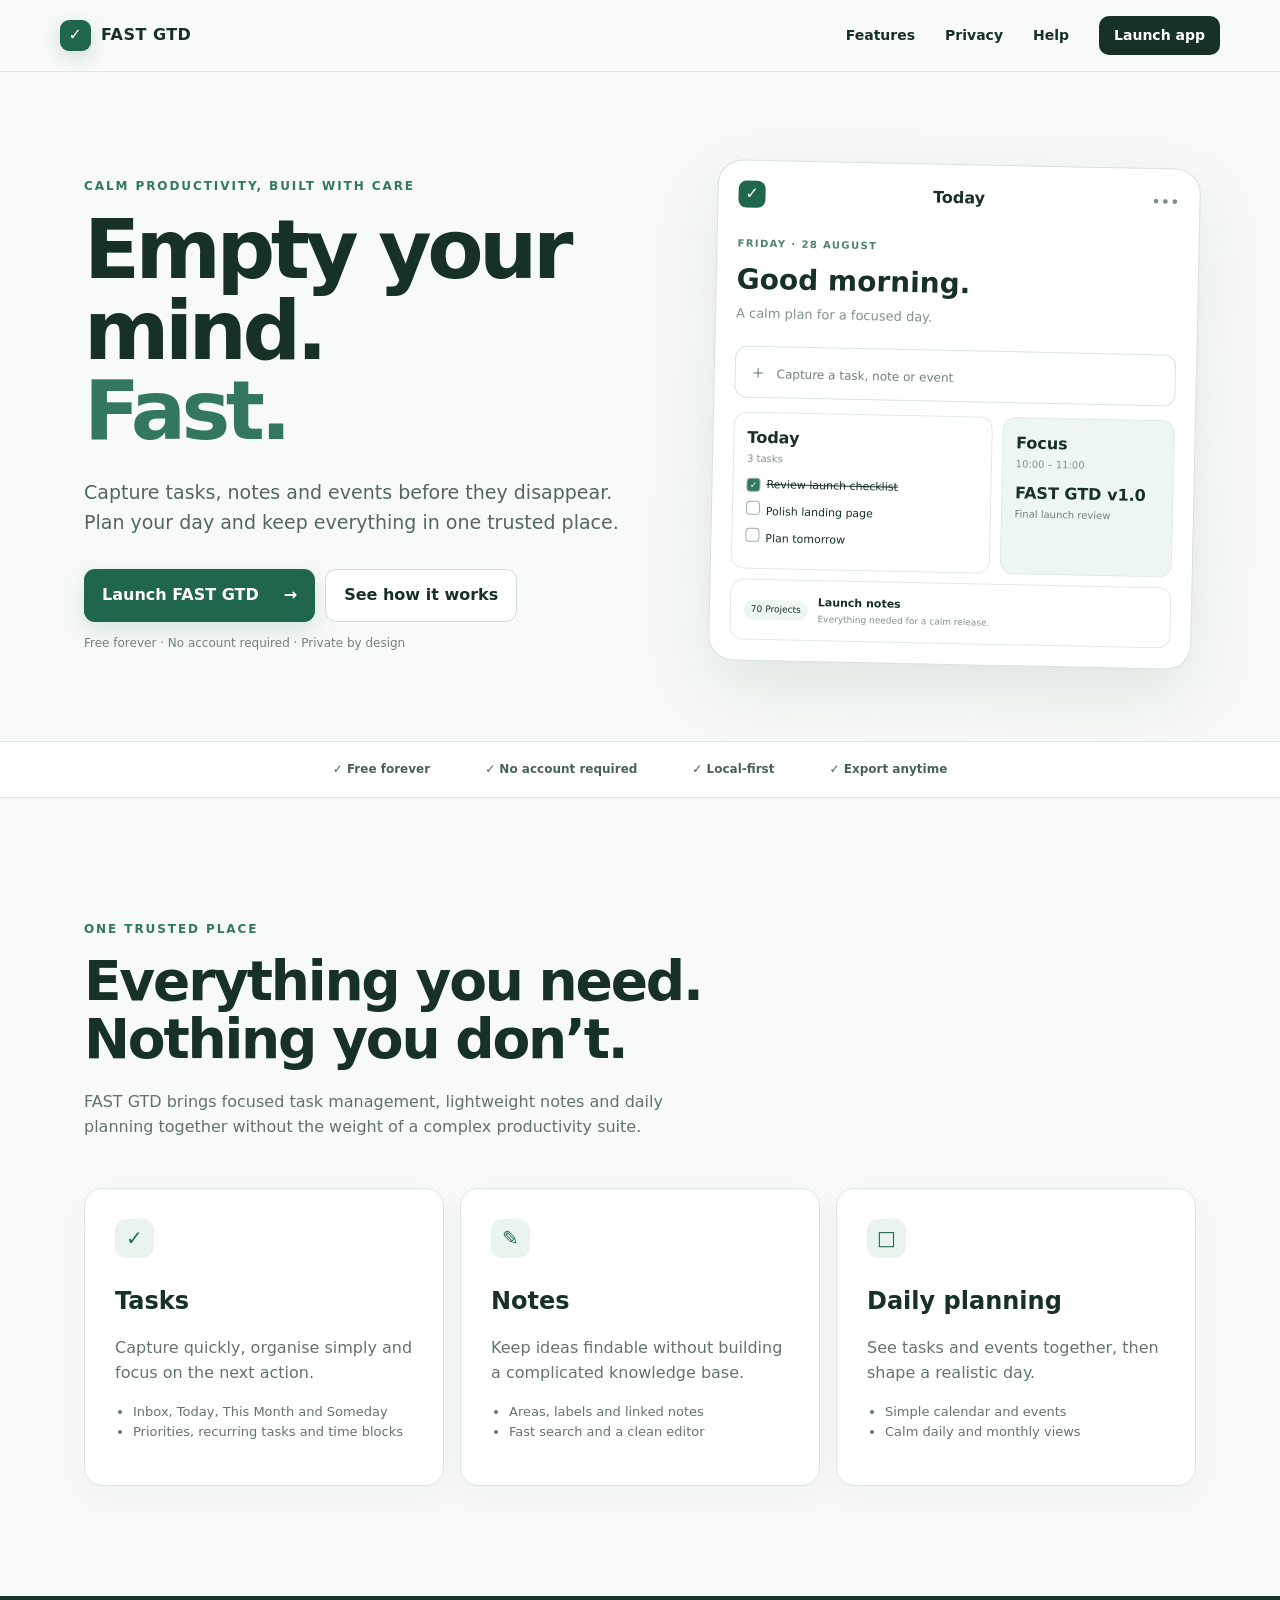
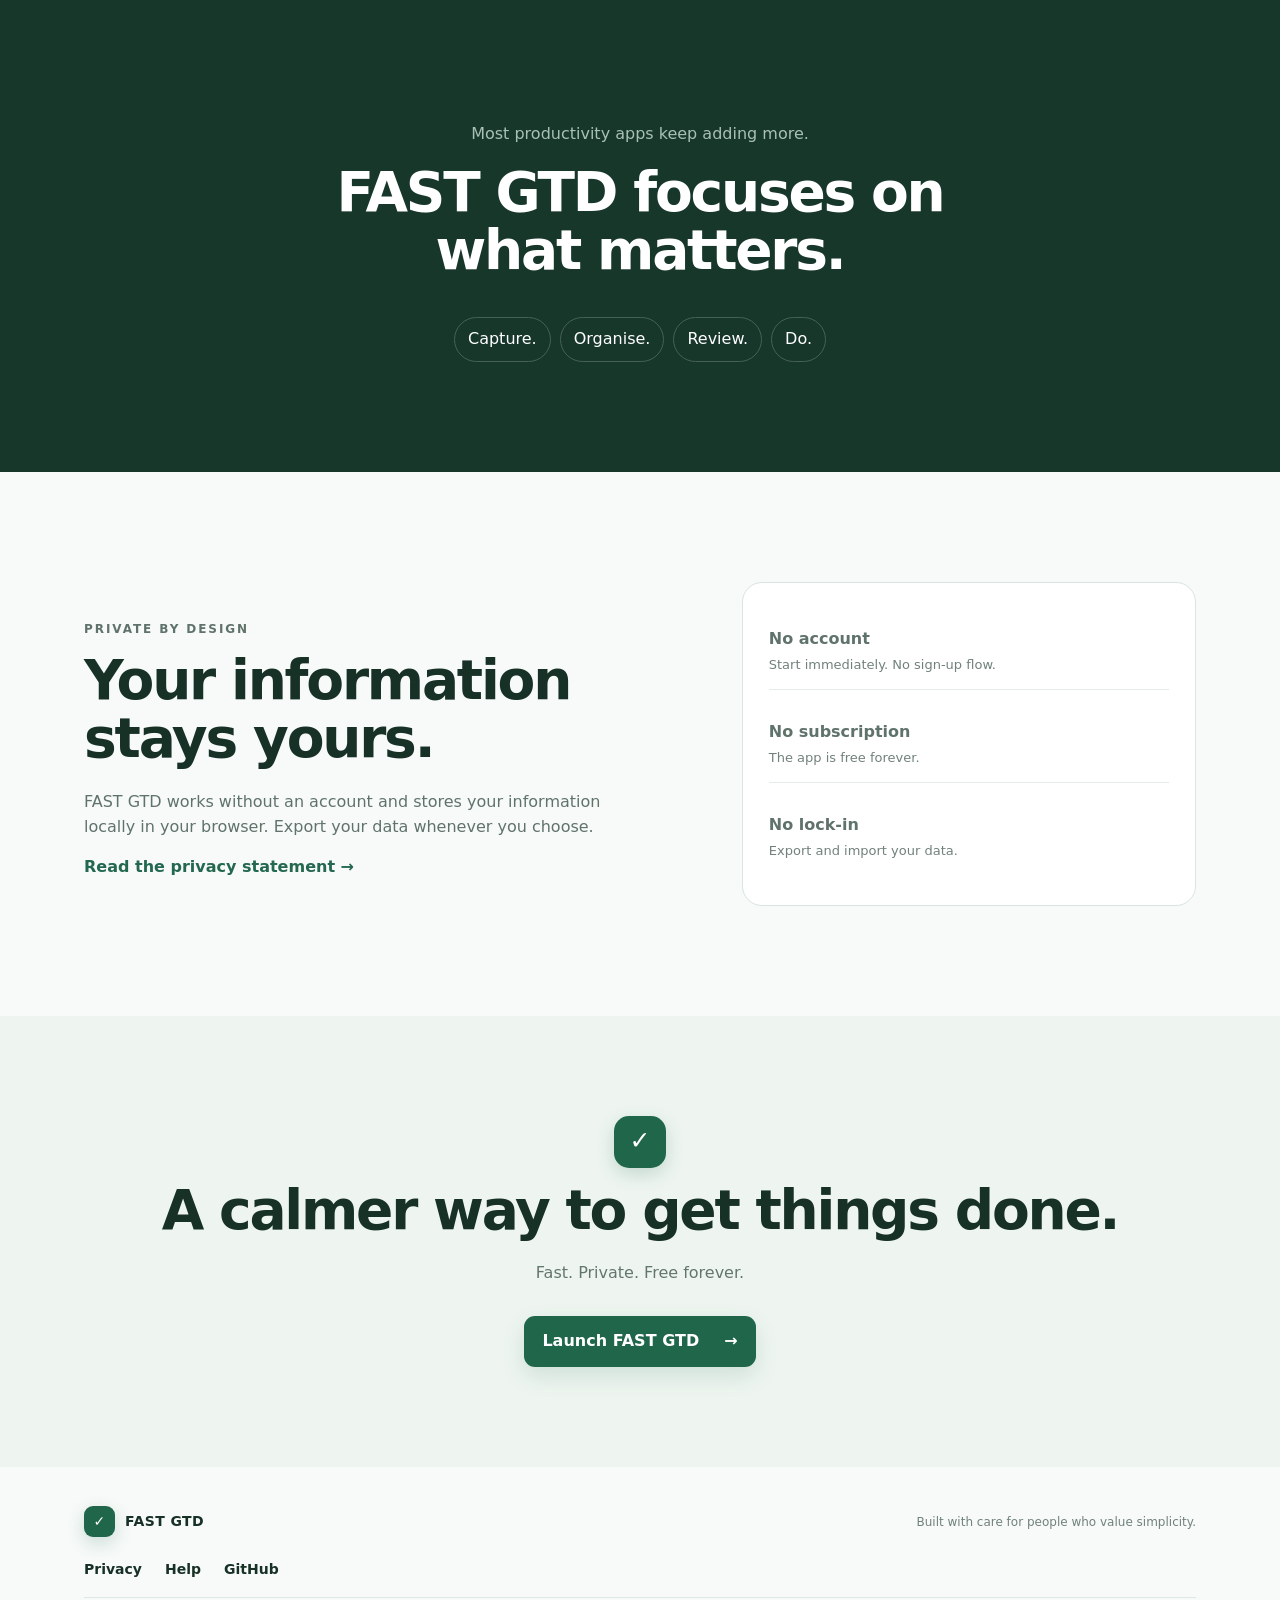
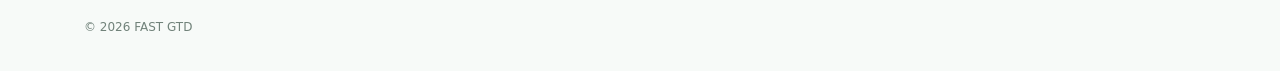
==== index.html @ 07c848f3 "Add files via upload" ====
<!doctype html><html lang="en"><head><meta charset="utf-8"><meta name="viewport" content="width=device-width,initial-scale=1"><title>FAST GTD | Empty your mind. Fast.</title><meta name="description" content="A calm, private place for tasks, notes, events and daily planning. Free forever. No account required."><meta name="theme-color" content="#eef5f0"><meta property="og:type" content="website"><meta property="og:title" content="FAST GTD | Empty your mind. Fast."><meta property="og:description" content="A calm, private place for tasks, notes, events and daily planning. Free forever. No account required."><meta property="og:image" content="assets/social-preview.svg"><meta name="twitter:card" content="summary_large_image"><link rel="icon" href="assets/favicon.svg" type="image/svg+xml"><link rel="stylesheet" href="styles.css"></head><body><a class="skip" href="#main">Skip to content</a><header><a class="brand" href="#top" aria-label="FAST GTD home"><span class="logo">✓</span><span>FAST GTD</span></a><nav aria-label="Main navigation"><a href="#features">Features</a><a href="#privacy">Privacy</a><a href="help.html">Help</a><a class="nav-cta" href="https://pprashil26.github.io/fastgtd/">Launch app</a></nav><button class="menu" aria-label="Open navigation" aria-expanded="false">☰</button></header><main id="main"><section class="hero" id="top"><div class="hero-copy"><p class="eyebrow">CALM PRODUCTIVITY, BUILT WITH CARE</p><h1>Empty your mind.<br><em>Fast.</em></h1><p class="lead">Capture tasks, notes and events before they disappear. Plan your day and keep everything in one trusted place.</p><div class="actions"><a class="button primary" href="https://pprashil26.github.io/fastgtd/">Launch FAST GTD <span>→</span></a><a class="button secondary" href="#features">See how it works</a></div><p class="micro">Free forever · No account required · Private by design</p></div><div class="app-preview" aria-label="Illustration of the FAST GTD Today screen"><div class="appbar"><span class="mini-logo">✓</span><strong>Today</strong><span class="dots">•••</span></div><div class="date">FRIDAY · 28 AUGUST</div><h2>Good morning.</h2><p class="muted">A calm plan for a focused day.</p><div class="capture"><span>＋</span> Capture a task, note or event</div><div class="preview-grid"><article><b>Today</b><span>3 tasks</span><label><i class="check done">✓</i><s>Review launch checklist</s></label><label><i class="check"></i>Polish landing page</label><label><i class="check"></i>Plan tomorrow</label></article><article class="accent-card"><b>Focus</b><span>10:00 – 11:00</span><strong>FAST GTD v1.0</strong><small>Final launch review</small></article></div><div class="note-strip"><span>70 Projects</span><b>Launch notes</b><small>Everything needed for a calm release.</small></div></div></section><section class="trust" aria-label="Product promises"><span>✓ Free forever</span><span>✓ No account required</span><span>✓ Local-first</span><span>✓ Export anytime</span></section><section class="section" id="features"><div class="section-head"><p class="eyebrow">ONE TRUSTED PLACE</p><h2>Everything you need.<br>Nothing you don’t.</h2><p>FAST GTD brings focused task management, lightweight notes and daily planning together without the weight of a complex productivity suite.</p></div><div class="cards"><article><span class="feature-icon">✓</span><h3>Tasks</h3><p>Capture quickly, organise simply and focus on the next action.</p><ul><li>Inbox, Today, This Month and Someday</li><li>Priorities, recurring tasks and time blocks</li></ul></article><article><span class="feature-icon">✎</span><h3>Notes</h3><p>Keep ideas findable without building a complicated knowledge base.</p><ul><li>Areas, labels and linked notes</li><li>Fast search and a clean editor</li></ul></article><article><span class="feature-icon">□</span><h3>Daily planning</h3><p>See tasks and events together, then shape a realistic day.</p><ul><li>Simple calendar and events</li><li>Calm daily and monthly views</li></ul></article></div></section><section class="philosophy"><p>Most productivity apps keep adding more.</p><h2>FAST GTD focuses on what matters.</h2><div><span>Capture.</span><span>Organise.</span><span>Review.</span><span>Do.</span></div></section><section class="section privacy" id="privacy"><div><p class="eyebrow">PRIVATE BY DESIGN</p><h2>Your information stays yours.</h2><p>FAST GTD works without an account and stores your information locally in your browser. Export your data whenever you choose.</p><a href="privacy.html">Read the privacy statement →</a></div><div class="privacy-card"><p><b>No account</b><span>Start immediately. No sign-up flow.</span></p><p><b>No subscription</b><span>The app is free forever.</span></p><p><b>No lock-in</b><span>Export and import your data.</span></p></div></section><section class="final"><span class="logo large">✓</span><h2>A calmer way to get things done.</h2><p>Fast. Private. Free forever.</p><a class="button primary" href="https://pprashil26.github.io/fastgtd/">Launch FAST GTD <span>→</span></a></section></main><footer><a class="brand" href="#top"><span class="logo">✓</span><span>FAST GTD</span></a><p>Built with care for people who value simplicity.</p><div><a href="privacy.html">Privacy</a><a href="help.html">Help</a><a href="https://github.com/pprashil26/fastgtd">GitHub</a></div><small>© 2026 FAST GTD</small></footer><script src="script.js"></script></body></html>
---- styles.css ----
*{box-sizing:border-box}html{scroll-behavior:smooth}body{margin:0;color:#173127;background:#f7faf8;font-family:Inter,ui-sans-serif,system-ui,-apple-system,BlinkMacSystemFont,"Segoe UI",sans-serif;line-height:1.55}a{color:inherit}.skip{position:absolute;left:-9999px}.skip:focus{left:12px;top:12px;background:white;padding:10px;z-index:9}header{height:72px;display:flex;align-items:center;justify-content:space-between;padding:0 max(24px,calc((100vw - 1160px)/2));position:sticky;top:0;z-index:8;background:rgba(247,250,248,.9);backdrop-filter:blur(14px);border-bottom:1px solid #dfe9e3}.brand{display:flex;align-items:center;gap:10px;text-decoration:none;font-weight:800;letter-spacing:.03em}.logo{display:grid;place-items:center;width:31px;height:31px;border-radius:9px;background:#1f664b;color:white;box-shadow:0 6px 18px #1f664b33}.large{width:52px;height:52px;margin:auto;font-size:25px;border-radius:15px}nav{display:flex;align-items:center;gap:30px}nav a,footer a{text-decoration:none;font-size:14px;font-weight:650}.nav-cta{padding:9px 15px;background:#173127;color:white;border-radius:10px}.menu{display:none;border:0;background:none;font-size:21px}.hero{max-width:1160px;margin:auto;padding:92px 24px 76px;display:grid;grid-template-columns:1fr .88fr;gap:80px;align-items:center}.eyebrow{font-size:12px;letter-spacing:.16em;font-weight:800;color:#33785e}.hero h1{font-size:clamp(50px,7vw,82px);line-height:.98;letter-spacing:-.055em;margin:15px 0 27px}.hero h1 em{font-style:normal;color:#33785e}.lead{font-size:19px;color:#53675f;max-width:610px}.actions{display:flex;flex-wrap:wrap;gap:10px;margin-top:32px}.button{display:inline-flex;align-items:center;gap:25px;padding:13px 18px;border-radius:11px;text-decoration:none;font-weight:760}.primary{background:#1f664b;color:white;box-shadow:0 9px 22px #1f664b25}.secondary{border:1px solid #cfded6;background:white}.micro{font-size:12px;color:#71827a}.app-preview{background:#fff;border:1px solid #d7e3dc;border-radius:25px;padding:20px;box-shadow:0 28px 70px #1731271a;transform:rotate(1.2deg)}.appbar{display:grid;grid-template-columns:1fr auto 1fr;align-items:center}.mini-logo{width:27px;height:27px;display:grid;place-items:center;background:#1f664b;color:white;border-radius:8px}.dots{text-align:right;color:#789087}.date{margin-top:28px;font-size:10px;color:#4d826e;letter-spacing:.14em;font-weight:800}.app-preview h2{margin:6px 0 0;font-size:28px}.muted{color:#82918b;margin-top:3px;font-size:13px}.capture{border:1px solid #d9e5df;border-radius:12px;padding:11px 13px;color:#70817a;margin:22px 0 14px;font-size:12px}.capture span{font-size:18px;margin-right:6px}.preview-grid{display:grid;grid-template-columns:1.2fr .8fr;gap:10px}.preview-grid article,.note-strip{border:1px solid #e1eae5;border-radius:13px;padding:13px}.preview-grid article>b,.preview-grid article>span{display:block}.preview-grid article>span{font-size:10px;color:#82918b;margin-bottom:10px}.preview-grid label{display:block;font-size:11px;margin:8px 0}.check{display:inline-grid;place-items:center;width:14px;height:14px;border:1px solid #9db1a8;border-radius:4px;margin-right:6px;font-size:9px;font-style:normal}.done{background:#31795d;color:#fff}.accent-card{background:#eef6f1}.accent-card strong,.accent-card small{display:block}.accent-card small{font-size:10px;color:#71827a}.note-strip{display:grid;grid-template-columns:auto 1fr;gap:2px 10px;margin-top:10px}.note-strip span{grid-row:1/3;background:#eef6f1;border-radius:999px;padding:3px 7px;font-size:9px;align-self:center}.note-strip b{font-size:11px}.note-strip small{font-size:9px;color:#82918b}.trust{border-block:1px solid #dfe9e3;display:flex;justify-content:center;gap:55px;padding:18px 24px;background:white;font-size:12px;font-weight:700;color:#496259}.section{max-width:1160px;margin:auto;padding:110px 24px}.section-head{max-width:680px}.section h2,.philosophy h2,.final h2{font-size:clamp(34px,5vw,55px);line-height:1.06;letter-spacing:-.04em;margin:13px 0 22px}.section-head>p:last-child,.privacy>div>p{color:#60736b;max-width:620px}.cards{display:grid;grid-template-columns:repeat(3,1fr);gap:16px;margin-top:48px}.cards article{padding:30px;border:1px solid #dbe7e0;border-radius:18px;background:white;box-shadow:0 10px 32px #1731270a}.feature-icon{display:grid;place-items:center;width:39px;height:39px;border-radius:11px;background:#eaf4ee;color:#286b50;font-size:20px}.cards h3{font-size:24px;margin:25px 0 8px}.cards p,.cards li{color:#62746d}.cards ul{padding-left:18px;font-size:13px}.philosophy{padding:110px 24px;text-align:center;background:#18372b;color:white}.philosophy p{color:#a9c0b5}.philosophy h2{max-width:700px;margin:14px auto 38px}.philosophy div{display:flex;justify-content:center;gap:9px;flex-wrap:wrap}.philosophy span{padding:9px 13px;border:1px solid #456157;border-radius:999px}.privacy{display:grid;grid-template-columns:1fr .8fr;gap:90px;align-items:center}.privacy a{font-weight:750;color:#24684f;text-decoration:none}.privacy-card{background:white;border:1px solid #d9e5df;border-radius:20px;padding:14px 26px}.privacy-card p{display:grid;gap:3px;padding:14px 0;border-bottom:1px solid #e4ece8}.privacy-card p:last-child{border:0}.privacy-card span{font-size:13px;color:#71827a}.final{text-align:center;padding:100px 24px;background:#eef5f0}.final p{color:#63766e;margin-bottom:30px}footer{max-width:1160px;margin:auto;padding:34px 24px;display:grid;grid-template-columns:1fr auto;gap:16px;align-items:center}footer p,footer small{color:#71827a;font-size:12px}footer div{display:flex;gap:23px}footer small{grid-column:1/-1;border-top:1px solid #dfe9e3;padding-top:20px}.legal{max-width:780px;margin:auto;padding:80px 24px 120px}.legal h1{font-size:48px;letter-spacing:-.04em}.legal h2{margin-top:38px}.legal p,.legal li{color:#52675f}.back{font-weight:700;text-decoration:none}@media(max-width:800px){header{height:62px;padding:0 18px}nav{display:none;position:absolute;top:62px;left:0;right:0;background:#f7faf8;padding:18px;flex-direction:column;align-items:stretch;border-bottom:1px solid #dfe9e3}nav.open{display:flex}.menu{display:block}.hero{padding:65px 20px 55px;grid-template-columns:1fr;gap:45px}.hero h1{font-size:58px}.app-preview{max-width:500px;margin:auto}.trust{justify-content:flex-start;overflow-x:auto;gap:28px;white-space:nowrap}.section{padding:75px 20px}.cards,.privacy{grid-template-columns:1fr}.privacy{gap:35px}.philosophy{padding:80px 20px}footer{grid-template-columns:1fr}footer div{flex-wrap:wrap}footer small{grid-column:1}.preview-grid{grid-template-columns:1fr 1fr}}@media(max-width:430px){.hero h1{font-size:49px}.lead{font-size:17px}.button{width:100%;justify-content:center}.app-preview{padding:15px}.preview-grid{grid-template-columns:1fr}.accent-card{display:none}.cards article{padding:24px}.trust{padding-inline:18px}}@media(prefers-reduced-motion:reduce){html{scroll-behavior:auto}}
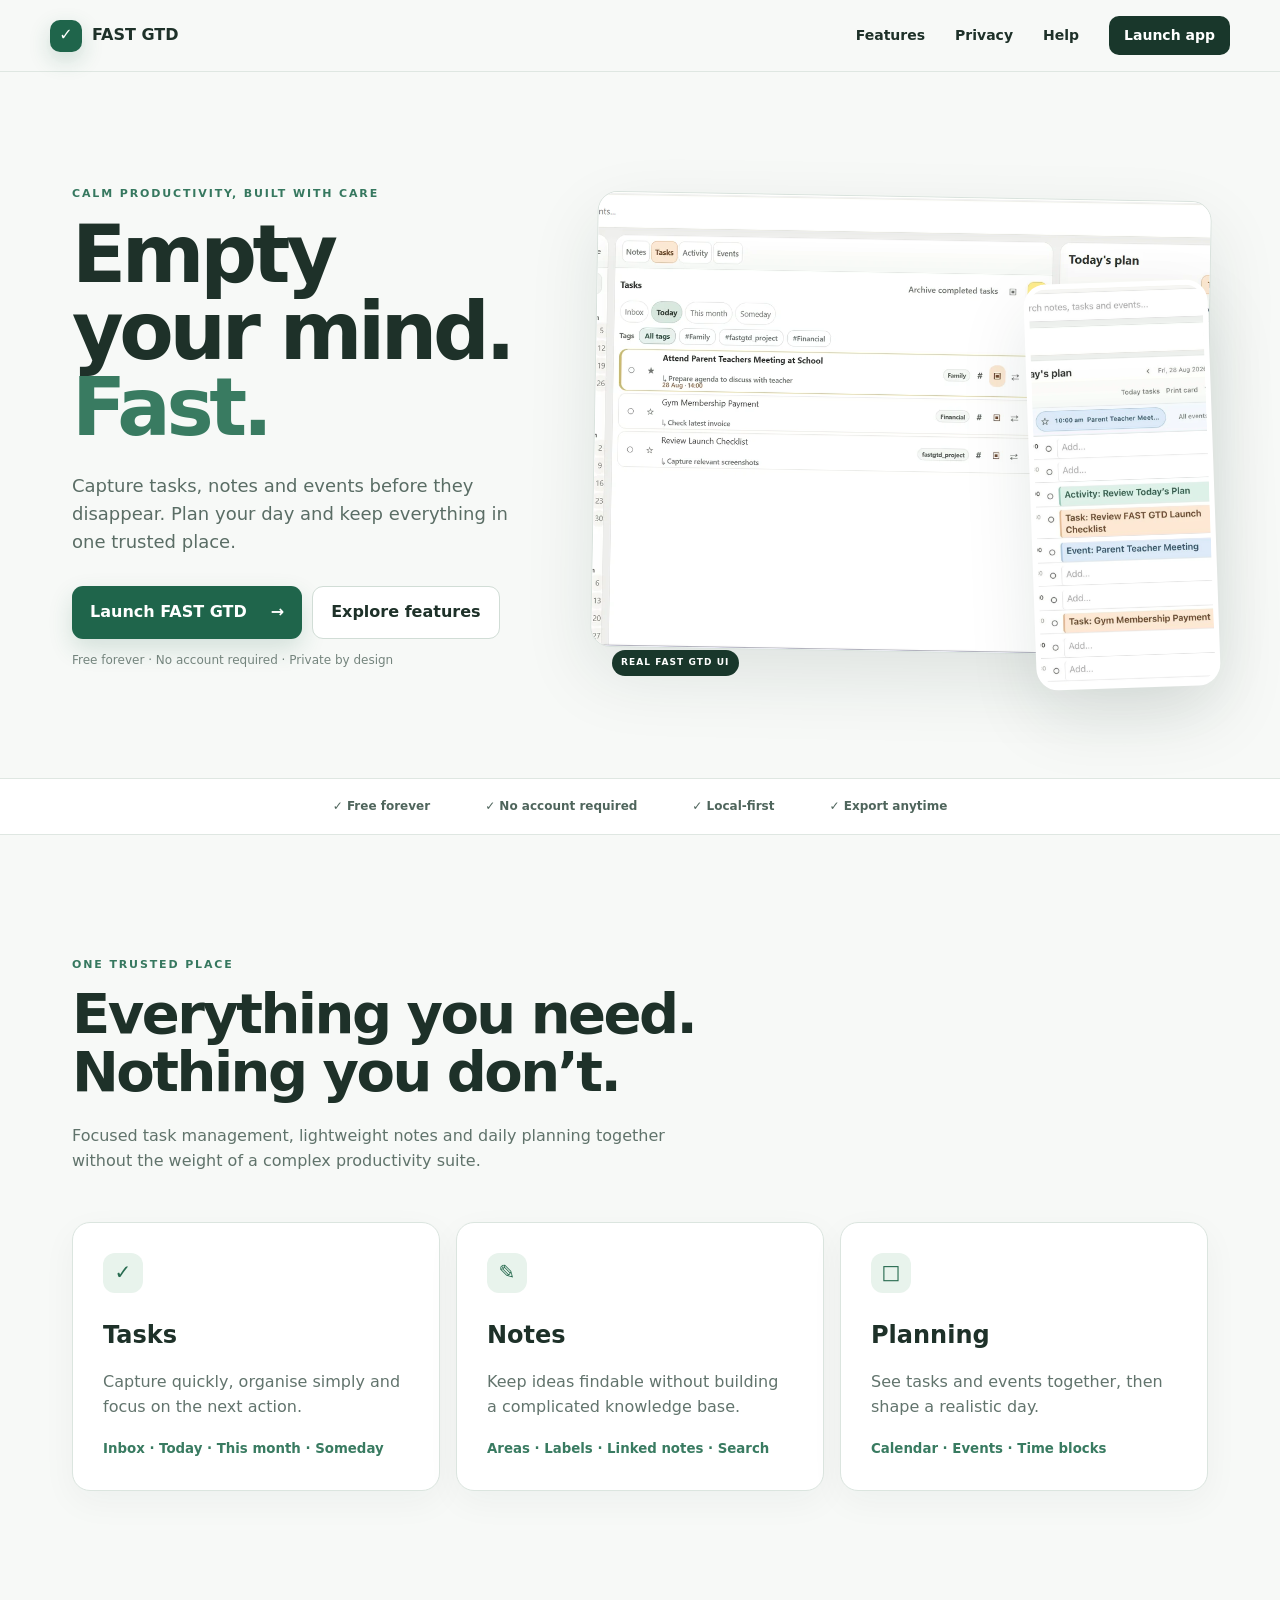
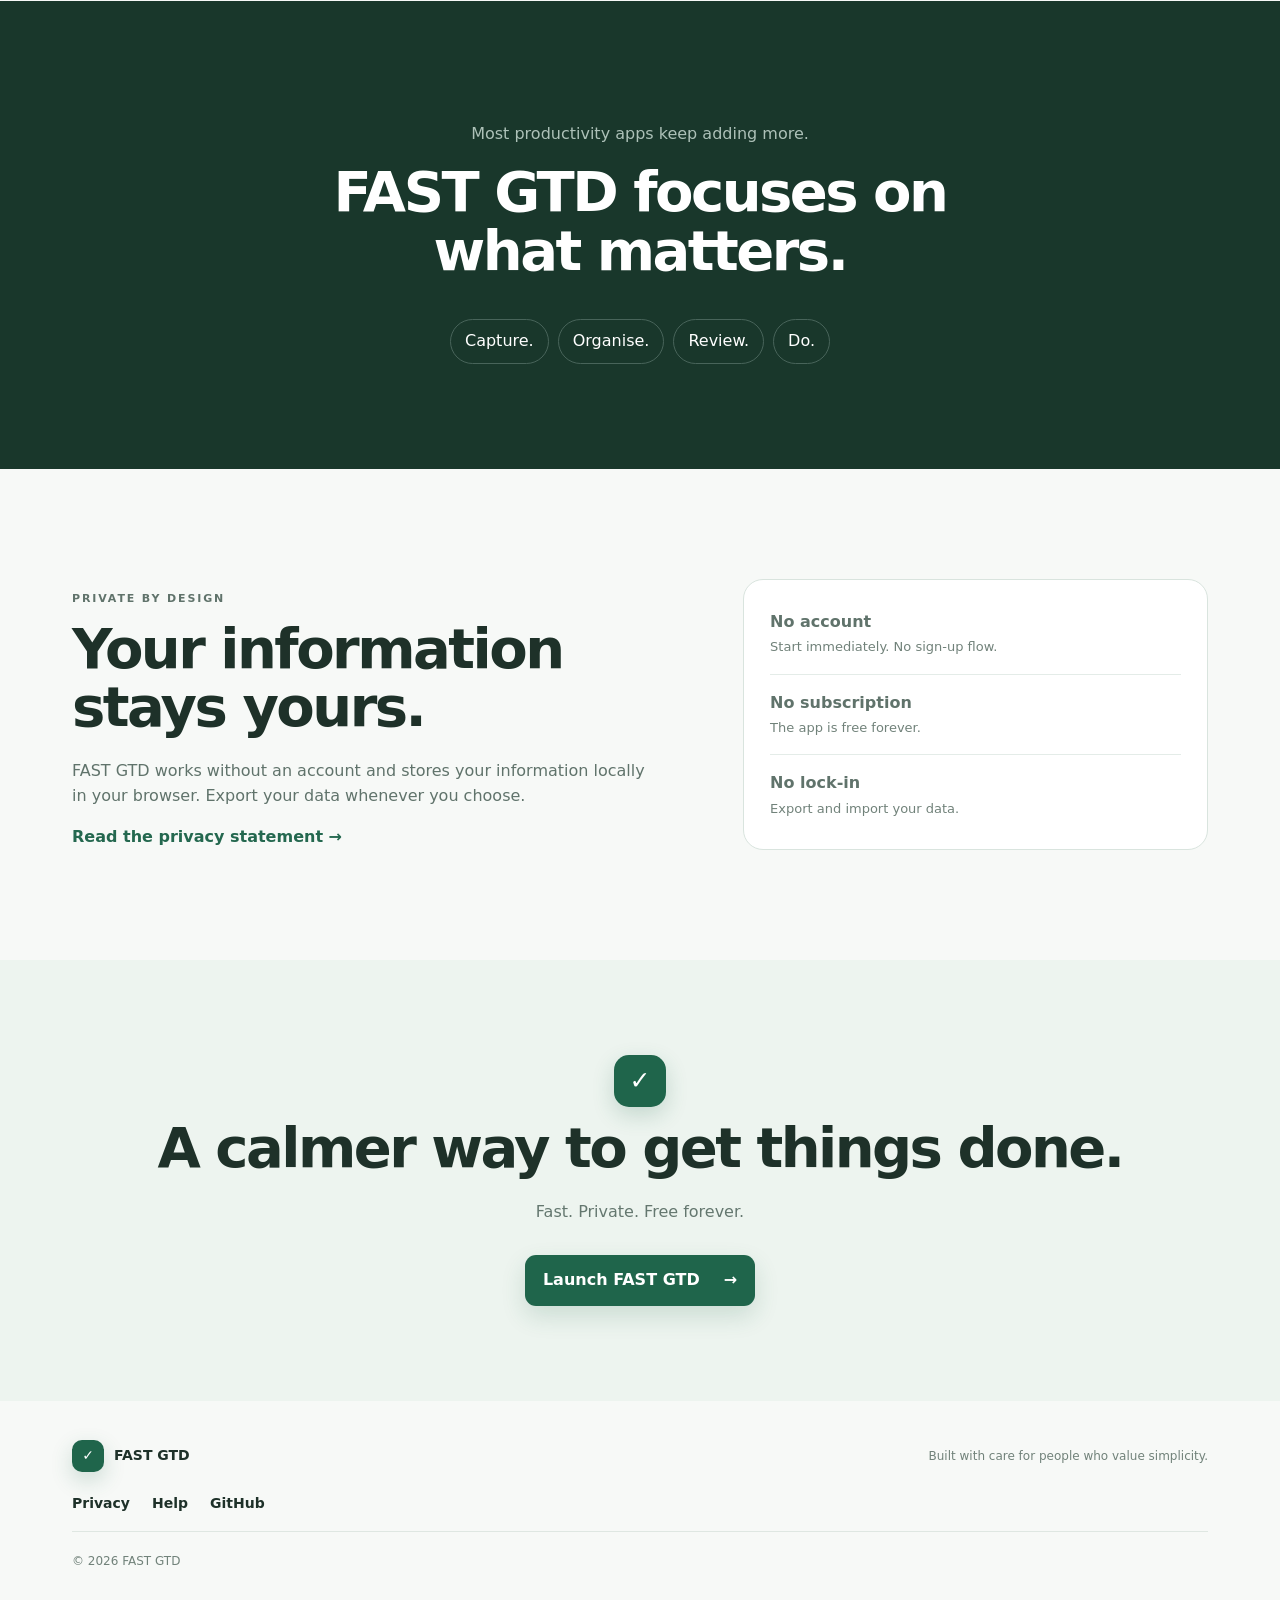
==== commit e4d5d597: "Add files via upload" ====
--- a/index.html
+++ b/index.html
@@ -1 +1 @@
-<!doctype html><html lang="en"><head><meta charset="utf-8"><meta name="viewport" content="width=device-width,initial-scale=1"><title>FAST GTD | Empty your mind. Fast.</title><meta name="description" content="A calm, private place for tasks, notes, events and daily planning. Free forever. No account required."><meta name="theme-color" content="#eef5f0"><meta property="og:type" content="website"><meta property="og:title" content="FAST GTD | Empty your mind. Fast."><meta property="og:description" content="A calm, private place for tasks, notes, events and daily planning. Free forever. No account required."><meta property="og:image" content="assets/social-preview.svg"><meta name="twitter:card" content="summary_large_image"><link rel="icon" href="assets/favicon.svg" type="image/svg+xml"><link rel="stylesheet" href="styles.css"></head><body><a class="skip" href="#main">Skip to content</a><header><a class="brand" href="#top" aria-label="FAST GTD home"><span class="logo">✓</span><span>FAST GTD</span></a><nav aria-label="Main navigation"><a href="#features">Features</a><a href="#privacy">Privacy</a><a href="help.html">Help</a><a class="nav-cta" href="https://pprashil26.github.io/fastgtd/">Launch app</a></nav><button class="menu" aria-label="Open navigation" aria-expanded="false">☰</button></header><main id="main"><section class="hero" id="top"><div class="hero-copy"><p class="eyebrow">CALM PRODUCTIVITY, BUILT WITH CARE</p><h1>Empty your mind.<br><em>Fast.</em></h1><p class="lead">Capture tasks, notes and events before they disappear. Plan your day and keep everything in one trusted place.</p><div class="actions"><a class="button primary" href="https://pprashil26.github.io/fastgtd/">Launch FAST GTD <span>→</span></a><a class="button secondary" href="#features">See how it works</a></div><p class="micro">Free forever · No account required · Private by design</p></div><div class="app-preview" aria-label="Illustration of the FAST GTD Today screen"><div class="appbar"><span class="mini-logo">✓</span><strong>Today</strong><span class="dots">•••</span></div><div class="date">FRIDAY · 28 AUGUST</div><h2>Good morning.</h2><p class="muted">A calm plan for a focused day.</p><div class="capture"><span>＋</span> Capture a task, note or event</div><div class="preview-grid"><article><b>Today</b><span>3 tasks</span><label><i class="check done">✓</i><s>Review launch checklist</s></label><label><i class="check"></i>Polish landing page</label><label><i class="check"></i>Plan tomorrow</label></article><article class="accent-card"><b>Focus</b><span>10:00 – 11:00</span><strong>FAST GTD v1.0</strong><small>Final launch review</small></article></div><div class="note-strip"><span>70 Projects</span><b>Launch notes</b><small>Everything needed for a calm release.</small></div></div></section><section class="trust" aria-label="Product promises"><span>✓ Free forever</span><span>✓ No account required</span><span>✓ Local-first</span><span>✓ Export anytime</span></section><section class="section" id="features"><div class="section-head"><p class="eyebrow">ONE TRUSTED PLACE</p><h2>Everything you need.<br>Nothing you don’t.</h2><p>FAST GTD brings focused task management, lightweight notes and daily planning together without the weight of a complex productivity suite.</p></div><div class="cards"><article><span class="feature-icon">✓</span><h3>Tasks</h3><p>Capture quickly, organise simply and focus on the next action.</p><ul><li>Inbox, Today, This Month and Someday</li><li>Priorities, recurring tasks and time blocks</li></ul></article><article><span class="feature-icon">✎</span><h3>Notes</h3><p>Keep ideas findable without building a complicated knowledge base.</p><ul><li>Areas, labels and linked notes</li><li>Fast search and a clean editor</li></ul></article><article><span class="feature-icon">□</span><h3>Daily planning</h3><p>See tasks and events together, then shape a realistic day.</p><ul><li>Simple calendar and events</li><li>Calm daily and monthly views</li></ul></article></div></section><section class="philosophy"><p>Most productivity apps keep adding more.</p><h2>FAST GTD focuses on what matters.</h2><div><span>Capture.</span><span>Organise.</span><span>Review.</span><span>Do.</span></div></section><section class="section privacy" id="privacy"><div><p class="eyebrow">PRIVATE BY DESIGN</p><h2>Your information stays yours.</h2><p>FAST GTD works without an account and stores your information locally in your browser. Export your data whenever you choose.</p><a href="privacy.html">Read the privacy statement →</a></div><div class="privacy-card"><p><b>No account</b><span>Start immediately. No sign-up flow.</span></p><p><b>No subscription</b><span>The app is free forever.</span></p><p><b>No lock-in</b><span>Export and import your data.</span></p></div></section><section class="final"><span class="logo large">✓</span><h2>A calmer way to get things done.</h2><p>Fast. Private. Free forever.</p><a class="button primary" href="https://pprashil26.github.io/fastgtd/">Launch FAST GTD <span>→</span></a></section></main><footer><a class="brand" href="#top"><span class="logo">✓</span><span>FAST GTD</span></a><p>Built with care for people who value simplicity.</p><div><a href="privacy.html">Privacy</a><a href="help.html">Help</a><a href="https://github.com/pprashil26/fastgtd">GitHub</a></div><small>© 2026 FAST GTD</small></footer><script src="script.js"></script></body></html>+<!doctype html><html lang="en"><head><meta charset="utf-8"><meta name="viewport" content="width=device-width,initial-scale=1"><title>FAST GTD | Empty your mind. Fast.</title><meta name="description" content="A calm, compact planner for tasks, notes, events and daily focus. Free forever. No account required."><meta name="theme-color" content="#f4f5f1"><meta property="og:type" content="website"><meta property="og:title" content="FAST GTD | Empty your mind. Fast."><meta property="og:description" content="A calm, compact planner for tasks, notes, events and daily focus. Free forever. No account required."><meta property="og:image" content="assets/social-preview.jpg"><meta name="twitter:card" content="summary_large_image"><link rel="icon" href="assets/favicon.svg"><link rel="stylesheet" href="styles.css"></head><body><a class="skip" href="#main">Skip to content</a><header><a class="brand" href="#top"><span class="logo">✓</span>FAST GTD</a><nav><a href="#features">Features</a><a href="#privacy">Privacy</a><a href="help.html">Help</a><a class="navcta" href="https://pprashil26.github.io/fastgtd/">Launch app</a></nav><button class="menu" aria-label="Open navigation" aria-expanded="false">☰</button></header><main id="main"><section class="hero" id="top"><div><p class="eyebrow">CALM PRODUCTIVITY, BUILT WITH CARE</p><h1>Empty your mind. <em>Fast.</em></h1><p class="lead">Capture tasks, notes and events before they disappear. Plan your day and keep everything in one trusted place.</p><div class="actions"><a class="button primary" href="https://pprashil26.github.io/fastgtd/">Launch FAST GTD <b>→</b></a><a class="button secondary" href="#features">Explore features</a></div><p class="micro">Free forever · No account required · Private by design</p></div><div class="screens" aria-label="Real FAST GTD desktop and mobile interface screenshots"><figure class="desktop-shot"><img src="assets/fastgtd-desktop.webp" alt="FAST GTD desktop interface showing Calendar, Tasks and Today's plan" width="1600" height="846"></figure><figure class="mobile-shot"><img src="assets/fastgtd-mobile.webp" alt="FAST GTD mobile interface showing Today's plan with tasks and events" width="823" height="1396"></figure><span class="real-ui">REAL FAST GTD UI</span></div></section><section class="trust"><span>✓ Free forever</span><span>✓ No account required</span><span>✓ Local-first</span><span>✓ Export anytime</span></section><section class="section" id="features"><div class="intro"><p class="eyebrow">ONE TRUSTED PLACE</p><h2>Everything you need.<br>Nothing you don’t.</h2><p>Focused task management, lightweight notes and daily planning together without the weight of a complex productivity suite.</p></div><div class="cards"><article><i>✓</i><h3>Tasks</h3><p>Capture quickly, organise simply and focus on the next action.</p><small>Inbox · Today · This month · Someday</small></article><article><i>✎</i><h3>Notes</h3><p>Keep ideas findable without building a complicated knowledge base.</p><small>Areas · Labels · Linked notes · Search</small></article><article><i>□</i><h3>Planning</h3><p>See tasks and events together, then shape a realistic day.</p><small>Calendar · Events · Time blocks</small></article></div></section><section class="philosophy"><p>Most productivity apps keep adding more.</p><h2>FAST GTD focuses on what matters.</h2><div><span>Capture.</span><span>Organise.</span><span>Review.</span><span>Do.</span></div></section><section class="section privacy" id="privacy"><div><p class="eyebrow">PRIVATE BY DESIGN</p><h2>Your information stays yours.</h2><p>FAST GTD works without an account and stores your information locally in your browser. Export your data whenever you choose.</p><a href="privacy.html">Read the privacy statement →</a></div><div class="privacy-card"><p><b>No account</b><span>Start immediately. No sign-up flow.</span></p><p><b>No subscription</b><span>The app is free forever.</span></p><p><b>No lock-in</b><span>Export and import your data.</span></p></div></section><section class="final"><span class="logo large">✓</span><h2>A calmer way to get things done.</h2><p>Fast. Private. Free forever.</p><a class="button primary" href="https://pprashil26.github.io/fastgtd/">Launch FAST GTD <b>→</b></a></section></main><footer><a class="brand" href="#top"><span class="logo">✓</span>FAST GTD</a><p>Built with care for people who value simplicity.</p><div><a href="privacy.html">Privacy</a><a href="help.html">Help</a><a href="https://github.com/pprashil26/fastgtd">GitHub</a></div><small>© 2026 FAST GTD</small></footer><script src="script.js"></script></body></html>
--- a/styles.css
+++ b/styles.css
@@ -1 +1 @@
-*{box-sizing:border-box}html{scroll-behavior:smooth}body{margin:0;color:#173127;background:#f7faf8;font-family:Inter,ui-sans-serif,system-ui,-apple-system,BlinkMacSystemFont,"Segoe UI",sans-serif;line-height:1.55}a{color:inherit}.skip{position:absolute;left:-9999px}.skip:focus{left:12px;top:12px;background:white;padding:10px;z-index:9}header{height:72px;display:flex;align-items:center;justify-content:space-between;padding:0 max(24px,calc((100vw - 1160px)/2));position:sticky;top:0;z-index:8;background:rgba(247,250,248,.9);backdrop-filter:blur(14px);border-bottom:1px solid #dfe9e3}.brand{display:flex;align-items:center;gap:10px;text-decoration:none;font-weight:800;letter-spacing:.03em}.logo{display:grid;place-items:center;width:31px;height:31px;border-radius:9px;background:#1f664b;color:white;box-shadow:0 6px 18px #1f664b33}.large{width:52px;height:52px;margin:auto;font-size:25px;border-radius:15px}nav{display:flex;align-items:center;gap:30px}nav a,footer a{text-decoration:none;font-size:14px;font-weight:650}.nav-cta{padding:9px 15px;background:#173127;color:white;border-radius:10px}.menu{display:none;border:0;background:none;font-size:21px}.hero{max-width:1160px;margin:auto;padding:92px 24px 76px;display:grid;grid-template-columns:1fr .88fr;gap:80px;align-items:center}.eyebrow{font-size:12px;letter-spacing:.16em;font-weight:800;color:#33785e}.hero h1{font-size:clamp(50px,7vw,82px);line-height:.98;letter-spacing:-.055em;margin:15px 0 27px}.hero h1 em{font-style:normal;color:#33785e}.lead{font-size:19px;color:#53675f;max-width:610px}.actions{display:flex;flex-wrap:wrap;gap:10px;margin-top:32px}.button{display:inline-flex;align-items:center;gap:25px;padding:13px 18px;border-radius:11px;text-decoration:none;font-weight:760}.primary{background:#1f664b;color:white;box-shadow:0 9px 22px #1f664b25}.secondary{border:1px solid #cfded6;background:white}.micro{font-size:12px;color:#71827a}.app-preview{background:#fff;border:1px solid #d7e3dc;border-radius:25px;padding:20px;box-shadow:0 28px 70px #1731271a;transform:rotate(1.2deg)}.appbar{display:grid;grid-template-columns:1fr auto 1fr;align-items:center}.mini-logo{width:27px;height:27px;display:grid;place-items:center;background:#1f664b;color:white;border-radius:8px}.dots{text-align:right;color:#789087}.date{margin-top:28px;font-size:10px;color:#4d826e;letter-spacing:.14em;font-weight:800}.app-preview h2{margin:6px 0 0;font-size:28px}.muted{color:#82918b;margin-top:3px;font-size:13px}.capture{border:1px solid #d9e5df;border-radius:12px;padding:11px 13px;color:#70817a;margin:22px 0 14px;font-size:12px}.capture span{font-size:18px;margin-right:6px}.preview-grid{display:grid;grid-template-columns:1.2fr .8fr;gap:10px}.preview-grid article,.note-strip{border:1px solid #e1eae5;border-radius:13px;padding:13px}.preview-grid article>b,.preview-grid article>span{display:block}.preview-grid article>span{font-size:10px;color:#82918b;margin-bottom:10px}.preview-grid label{display:block;font-size:11px;margin:8px 0}.check{display:inline-grid;place-items:center;width:14px;height:14px;border:1px solid #9db1a8;border-radius:4px;margin-right:6px;font-size:9px;font-style:normal}.done{background:#31795d;color:#fff}.accent-card{background:#eef6f1}.accent-card strong,.accent-card small{display:block}.accent-card small{font-size:10px;color:#71827a}.note-strip{display:grid;grid-template-columns:auto 1fr;gap:2px 10px;margin-top:10px}.note-strip span{grid-row:1/3;background:#eef6f1;border-radius:999px;padding:3px 7px;font-size:9px;align-self:center}.note-strip b{font-size:11px}.note-strip small{font-size:9px;color:#82918b}.trust{border-block:1px solid #dfe9e3;display:flex;justify-content:center;gap:55px;padding:18px 24px;background:white;font-size:12px;font-weight:700;color:#496259}.section{max-width:1160px;margin:auto;padding:110px 24px}.section-head{max-width:680px}.section h2,.philosophy h2,.final h2{font-size:clamp(34px,5vw,55px);line-height:1.06;letter-spacing:-.04em;margin:13px 0 22px}.section-head>p:last-child,.privacy>div>p{color:#60736b;max-width:620px}.cards{display:grid;grid-template-columns:repeat(3,1fr);gap:16px;margin-top:48px}.cards article{padding:30px;border:1px solid #dbe7e0;border-radius:18px;background:white;box-shadow:0 10px 32px #1731270a}.feature-icon{display:grid;place-items:center;width:39px;height:39px;border-radius:11px;background:#eaf4ee;color:#286b50;font-size:20px}.cards h3{font-size:24px;margin:25px 0 8px}.cards p,.cards li{color:#62746d}.cards ul{padding-left:18px;font-size:13px}.philosophy{padding:110px 24px;text-align:center;background:#18372b;color:white}.philosophy p{color:#a9c0b5}.philosophy h2{max-width:700px;margin:14px auto 38px}.philosophy div{display:flex;justify-content:center;gap:9px;flex-wrap:wrap}.philosophy span{padding:9px 13px;border:1px solid #456157;border-radius:999px}.privacy{display:grid;grid-template-columns:1fr .8fr;gap:90px;align-items:center}.privacy a{font-weight:750;color:#24684f;text-decoration:none}.privacy-card{background:white;border:1px solid #d9e5df;border-radius:20px;padding:14px 26px}.privacy-card p{display:grid;gap:3px;padding:14px 0;border-bottom:1px solid #e4ece8}.privacy-card p:last-child{border:0}.privacy-card span{font-size:13px;color:#71827a}.final{text-align:center;padding:100px 24px;background:#eef5f0}.final p{color:#63766e;margin-bottom:30px}footer{max-width:1160px;margin:auto;padding:34px 24px;display:grid;grid-template-columns:1fr auto;gap:16px;align-items:center}footer p,footer small{color:#71827a;font-size:12px}footer div{display:flex;gap:23px}footer small{grid-column:1/-1;border-top:1px solid #dfe9e3;padding-top:20px}.legal{max-width:780px;margin:auto;padding:80px 24px 120px}.legal h1{font-size:48px;letter-spacing:-.04em}.legal h2{margin-top:38px}.legal p,.legal li{color:#52675f}.back{font-weight:700;text-decoration:none}@media(max-width:800px){header{height:62px;padding:0 18px}nav{display:none;position:absolute;top:62px;left:0;right:0;background:#f7faf8;padding:18px;flex-direction:column;align-items:stretch;border-bottom:1px solid #dfe9e3}nav.open{display:flex}.menu{display:block}.hero{padding:65px 20px 55px;grid-template-columns:1fr;gap:45px}.hero h1{font-size:58px}.app-preview{max-width:500px;margin:auto}.trust{justify-content:flex-start;overflow-x:auto;gap:28px;white-space:nowrap}.section{padding:75px 20px}.cards,.privacy{grid-template-columns:1fr}.privacy{gap:35px}.philosophy{padding:80px 20px}footer{grid-template-columns:1fr}footer div{flex-wrap:wrap}footer small{grid-column:1}.preview-grid{grid-template-columns:1fr 1fr}}@media(max-width:430px){.hero h1{font-size:49px}.lead{font-size:17px}.button{width:100%;justify-content:center}.app-preview{padding:15px}.preview-grid{grid-template-columns:1fr}.accent-card{display:none}.cards article{padding:24px}.trust{padding-inline:18px}}@media(prefers-reduced-motion:reduce){html{scroll-behavior:auto}}+*{box-sizing:border-box}html{scroll-behavior:smooth}body{margin:0;background:#f7f9f7;color:#1e3129;font-family:Inter,ui-sans-serif,system-ui,-apple-system,"Segoe UI",sans-serif;line-height:1.55}a{color:inherit}.skip{position:absolute;left:-9999px}.skip:focus{left:12px;top:12px;z-index:20;background:#fff;padding:10px}header{height:72px;position:sticky;top:0;z-index:10;display:flex;align-items:center;justify-content:space-between;padding:0 max(22px,calc((100vw - 1180px)/2));background:#f7f9f7eF;backdrop-filter:blur(14px);border-bottom:1px solid #dfe7e2}.brand{display:flex;align-items:center;gap:10px;text-decoration:none;font-weight:850}.logo{display:grid;place-items:center;width:32px;height:32px;border-radius:10px;background:#1f654b;color:white;box-shadow:0 8px 22px #1f654b33}.large{width:52px;height:52px;margin:auto;font-size:25px;border-radius:15px}nav{display:flex;align-items:center;gap:30px}nav a,footer a{text-decoration:none;font-size:14px;font-weight:700}.navcta{padding:9px 15px;border-radius:10px;background:#19372b;color:white}.menu{display:none;border:0;background:transparent;font-size:22px}.hero{max-width:1180px;margin:auto;display:grid;grid-template-columns:.85fr 1.15fr;gap:68px;align-items:center;padding:96px 22px 90px}.eyebrow{color:#36785f;font-size:11px;font-weight:850;letter-spacing:.17em}.hero h1{max-width:560px;margin:14px 0 25px;font-size:clamp(54px,6.2vw,80px);line-height:.97;letter-spacing:-.055em}.hero h1 em{display:block;color:#397b61;font-style:normal}.lead{max-width:570px;color:#5a6d65;font-size:18px}.actions{display:flex;flex-wrap:wrap;gap:10px;margin-top:30px}.button{display:inline-flex;align-items:center;justify-content:center;gap:24px;padding:13px 18px;border-radius:11px;text-decoration:none;font-weight:800}.primary{background:#1f654b;color:white;box-shadow:0 10px 25px #1f654b2a}.secondary{background:white;border:1px solid #d1ddd6}.micro{font-size:12px;color:#74847d}.screens{position:relative;min-height:520px}.screens figure{margin:0;overflow:hidden;background:white;border:1px solid #d9e2dd;box-shadow:0 28px 70px #1731271b}.screens img{display:block;width:100%;height:100%;object-fit:cover}.desktop-shot{position:absolute;inset:28px 0 36px 0;border-radius:20px;transform:rotate(1deg)}.desktop-shot img{object-position:top center}.mobile-shot{position:absolute;width:30%;height:78%;right:-1%;bottom:0;border-radius:22px;transform:rotate(-2deg);border:5px solid white!important}.mobile-shot img{object-position:top}.real-ui{position:absolute;left:18px;bottom:12px;padding:6px 9px;border-radius:999px;background:#19372b;color:#fff;font-size:9px;font-weight:850;letter-spacing:.12em}.trust{display:flex;justify-content:center;gap:55px;overflow-x:auto;padding:18px 22px;white-space:nowrap;background:white;border-block:1px solid #dfe7e2;color:#4f655c;font-size:12px;font-weight:750}.section{max-width:1180px;margin:auto;padding:110px 22px}.intro{max-width:700px}.section h2,.philosophy h2,.final h2{margin:12px 0 22px;font-size:clamp(36px,5vw,56px);line-height:1.05;letter-spacing:-.045em}.intro>p:last-child,.privacy>div>p{max-width:650px;color:#60736b}.cards{display:grid;grid-template-columns:repeat(3,1fr);gap:16px;margin-top:48px}.cards article{padding:30px;border:1px solid #dbe5df;border-radius:18px;background:white;box-shadow:0 11px 35px #1731270b}.cards i{display:grid;place-items:center;width:40px;height:40px;border-radius:12px;background:#e8f3ec;color:#286b50;font-style:normal;font-size:20px}.cards h3{margin:24px 0 8px;font-size:24px}.cards p{color:#62746d}.cards small{color:#397b61;font-weight:700}.philosophy{padding:105px 22px;text-align:center;background:#19372b;color:white}.philosophy p{color:#adc1b8}.philosophy h2{max-width:720px;margin:12px auto 38px}.philosophy div{display:flex;justify-content:center;gap:9px;flex-wrap:wrap}.philosophy span{padding:9px 14px;border:1px solid #48645a;border-radius:999px}.privacy{display:grid;grid-template-columns:1fr .8fr;gap:90px;align-items:center}.privacy a{color:#24684f;font-weight:800;text-decoration:none}.privacy-card{padding:14px 26px;border:1px solid #d9e4de;border-radius:20px;background:white}.privacy-card p{display:grid;gap:3px;margin:0;padding:16px 0;border-bottom:1px solid #e4ece8}.privacy-card p:last-child{border:0}.privacy-card span{color:#71827a;font-size:13px}.final{text-align:center;padding:95px 22px;background:#edf4ef}.final p{margin-bottom:30px;color:#64776f}footer{max-width:1180px;margin:auto;display:grid;grid-template-columns:1fr auto;gap:16px;align-items:center;padding:34px 22px}footer p,footer small{color:#71827a;font-size:12px}footer div{display:flex;gap:22px}footer small{grid-column:1/-1;padding-top:20px;border-top:1px solid #dfe7e2}.legal{max-width:780px;margin:auto;padding:75px 22px 120px}.legal h1{font-size:50px;letter-spacing:-.04em}.legal h2{margin-top:36px}.legal p,.legal li{color:#52675f}.back{font-weight:800;text-decoration:none}@media(max-width:900px){.hero{grid-template-columns:1fr;padding-top:65px}.hero h1 em{display:inline}.screens{min-height:520px;max-width:780px}.cards{grid-template-columns:1fr}.privacy{grid-template-columns:1fr;gap:35px}}@media(max-width:700px){header{height:62px;padding:0 18px}nav{display:none;position:absolute;top:62px;left:0;right:0;flex-direction:column;align-items:stretch;padding:18px;background:#f7f9f7;border-bottom:1px solid #dfe7e2}nav.open{display:flex}.menu{display:block}.hero{padding:58px 18px 55px;gap:38px}.hero h1{font-size:52px}.lead{font-size:17px}.section{padding:75px 18px}.screens{min-height:415px}.desktop-shot{inset:20px 0 60px}.mobile-shot{width:36%;height:74%;right:0}.trust{justify-content:flex-start;gap:28px}.philosophy{padding:80px 18px}footer{grid-template-columns:1fr}footer div{flex-wrap:wrap}footer small{grid-column:1}}@media(max-width:430px){.actions{display:grid}.button{width:100%}.screens{min-height:360px}.desktop-shot{inset:10px 0 72px}.mobile-shot{width:40%;height:72%}.cards article{padding:24px}.real-ui{left:8px;bottom:44px}.section h2,.philosophy h2,.final h2{font-size:38px}}@media(prefers-reduced-motion:reduce){html{scroll-behavior:auto}}
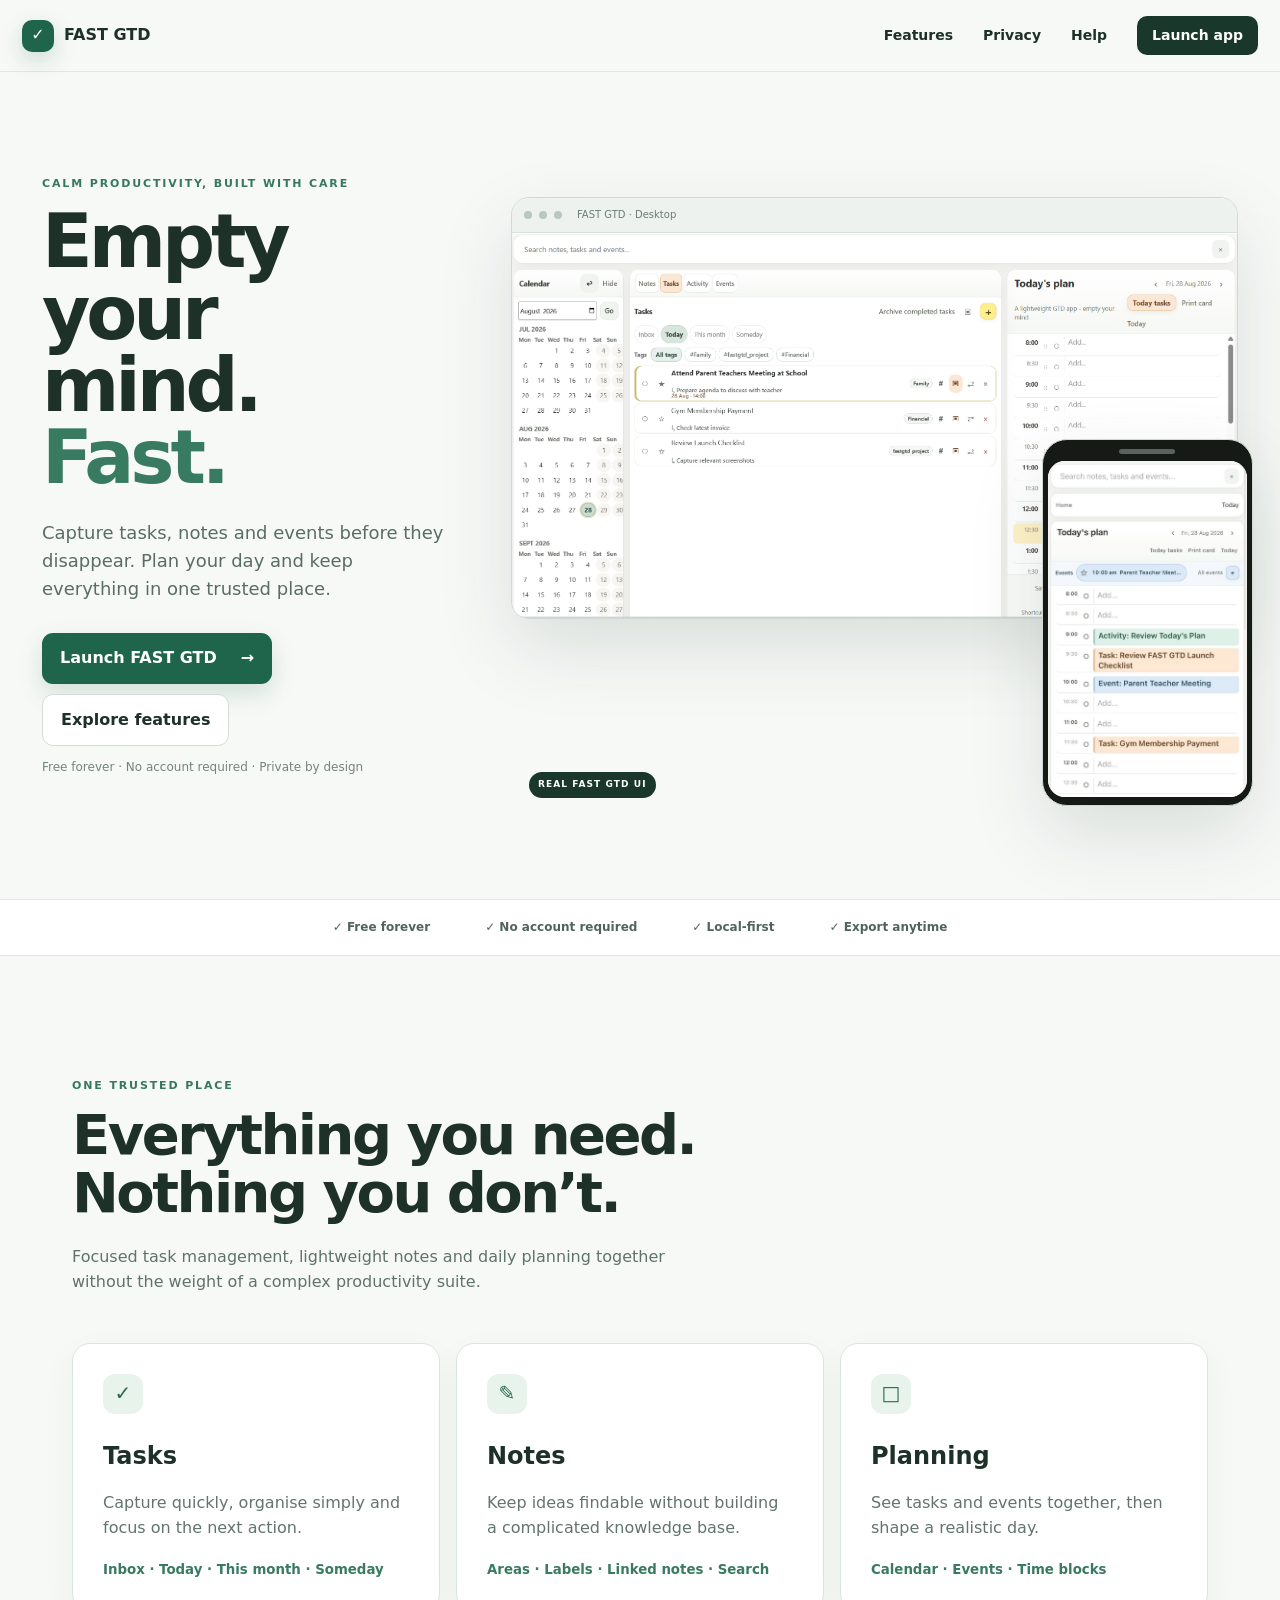
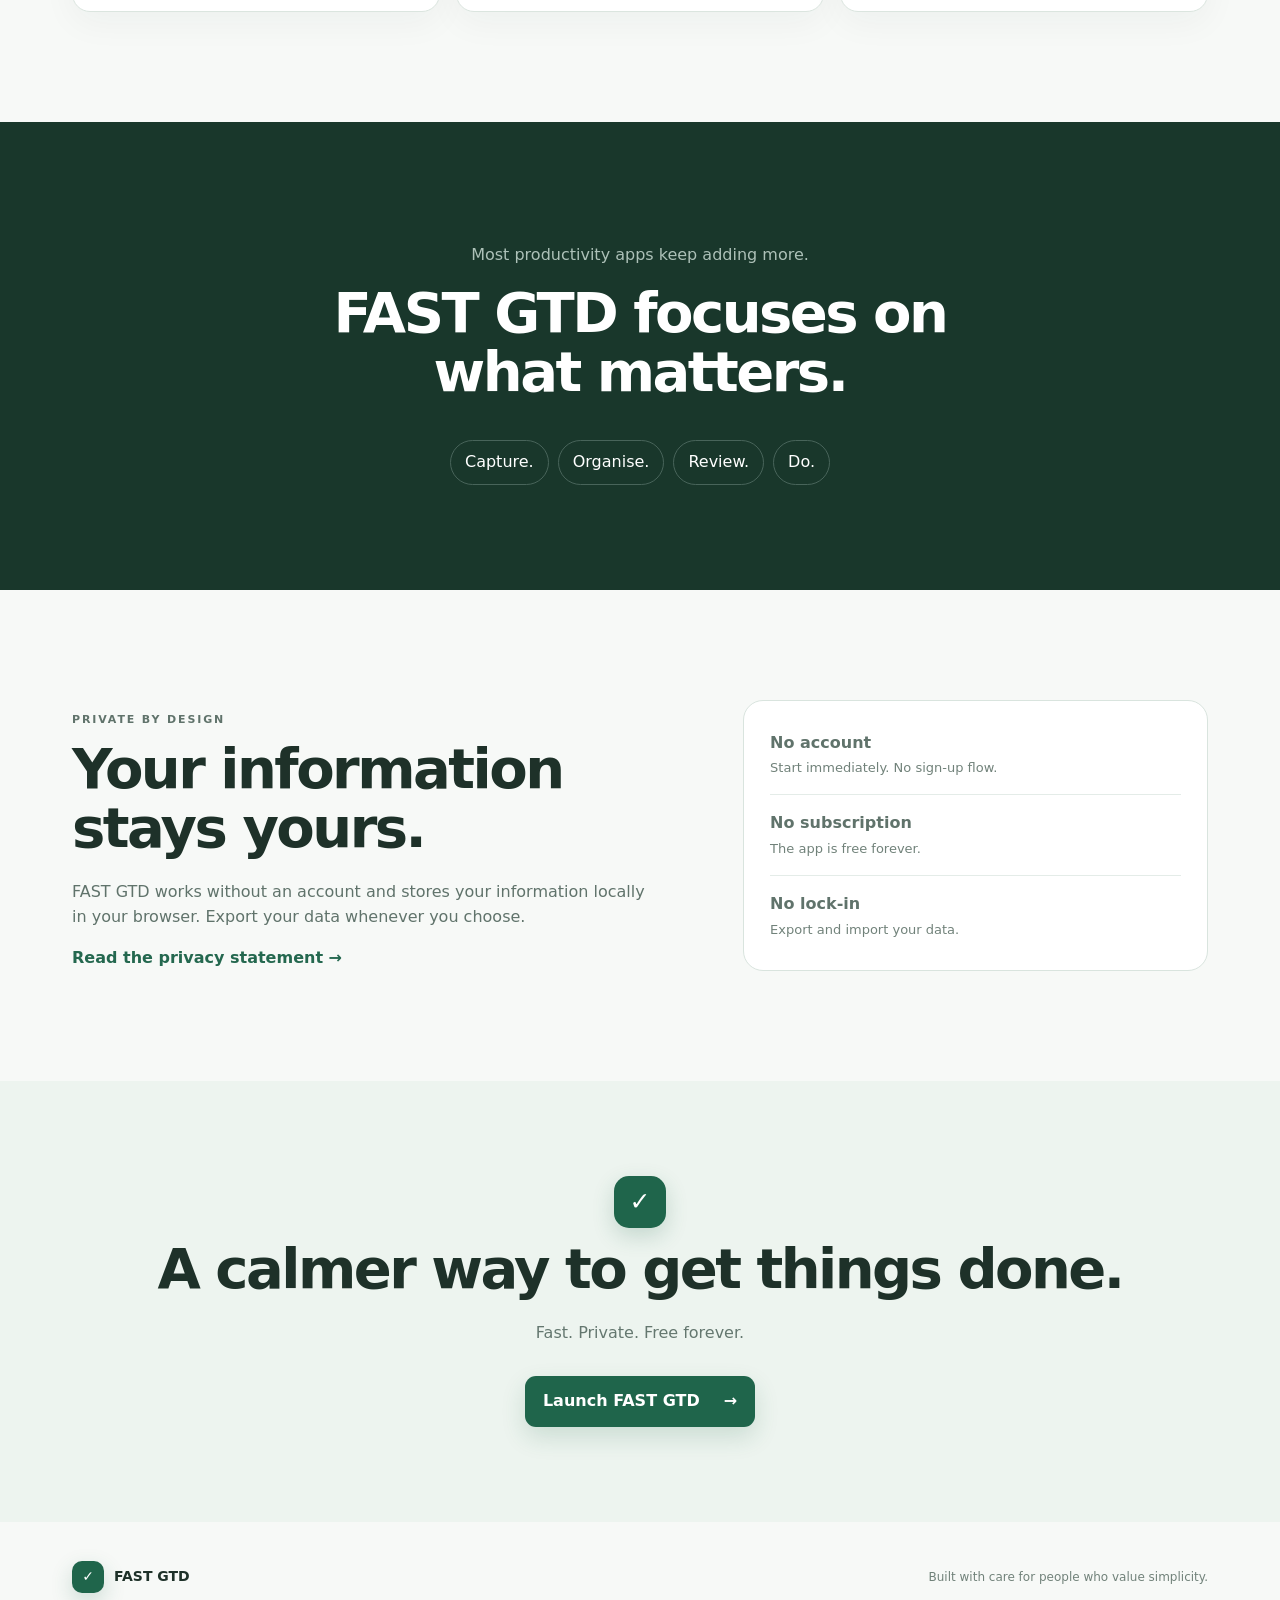
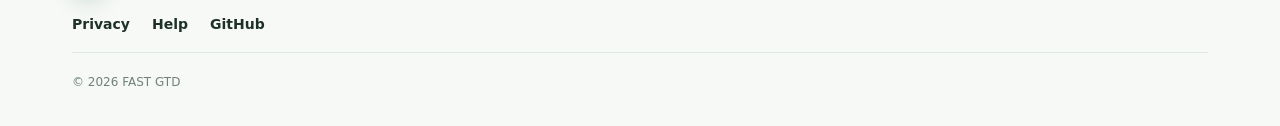
==== commit a1b9f1ee: "Add files via upload" ====
--- a/index.html
+++ b/index.html
@@ -1 +1 @@
-<!doctype html><html lang="en"><head><meta charset="utf-8"><meta name="viewport" content="width=device-width,initial-scale=1"><title>FAST GTD | Empty your mind. Fast.</title><meta name="description" content="A calm, compact planner for tasks, notes, events and daily focus. Free forever. No account required."><meta name="theme-color" content="#f4f5f1"><meta property="og:type" content="website"><meta property="og:title" content="FAST GTD | Empty your mind. Fast."><meta property="og:description" content="A calm, compact planner for tasks, notes, events and daily focus. Free forever. No account required."><meta property="og:image" content="assets/social-preview.jpg"><meta name="twitter:card" content="summary_large_image"><link rel="icon" href="assets/favicon.svg"><link rel="stylesheet" href="styles.css"></head><body><a class="skip" href="#main">Skip to content</a><header><a class="brand" href="#top"><span class="logo">✓</span>FAST GTD</a><nav><a href="#features">Features</a><a href="#privacy">Privacy</a><a href="help.html">Help</a><a class="navcta" href="https://pprashil26.github.io/fastgtd/">Launch app</a></nav><button class="menu" aria-label="Open navigation" aria-expanded="false">☰</button></header><main id="main"><section class="hero" id="top"><div><p class="eyebrow">CALM PRODUCTIVITY, BUILT WITH CARE</p><h1>Empty your mind. <em>Fast.</em></h1><p class="lead">Capture tasks, notes and events before they disappear. Plan your day and keep everything in one trusted place.</p><div class="actions"><a class="button primary" href="https://pprashil26.github.io/fastgtd/">Launch FAST GTD <b>→</b></a><a class="button secondary" href="#features">Explore features</a></div><p class="micro">Free forever · No account required · Private by design</p></div><div class="screens" aria-label="Real FAST GTD desktop and mobile interface screenshots"><figure class="desktop-shot"><img src="assets/fastgtd-desktop.webp" alt="FAST GTD desktop interface showing Calendar, Tasks and Today's plan" width="1600" height="846"></figure><figure class="mobile-shot"><img src="assets/fastgtd-mobile.webp" alt="FAST GTD mobile interface showing Today's plan with tasks and events" width="823" height="1396"></figure><span class="real-ui">REAL FAST GTD UI</span></div></section><section class="trust"><span>✓ Free forever</span><span>✓ No account required</span><span>✓ Local-first</span><span>✓ Export anytime</span></section><section class="section" id="features"><div class="intro"><p class="eyebrow">ONE TRUSTED PLACE</p><h2>Everything you need.<br>Nothing you don’t.</h2><p>Focused task management, lightweight notes and daily planning together without the weight of a complex productivity suite.</p></div><div class="cards"><article><i>✓</i><h3>Tasks</h3><p>Capture quickly, organise simply and focus on the next action.</p><small>Inbox · Today · This month · Someday</small></article><article><i>✎</i><h3>Notes</h3><p>Keep ideas findable without building a complicated knowledge base.</p><small>Areas · Labels · Linked notes · Search</small></article><article><i>□</i><h3>Planning</h3><p>See tasks and events together, then shape a realistic day.</p><small>Calendar · Events · Time blocks</small></article></div></section><section class="philosophy"><p>Most productivity apps keep adding more.</p><h2>FAST GTD focuses on what matters.</h2><div><span>Capture.</span><span>Organise.</span><span>Review.</span><span>Do.</span></div></section><section class="section privacy" id="privacy"><div><p class="eyebrow">PRIVATE BY DESIGN</p><h2>Your information stays yours.</h2><p>FAST GTD works without an account and stores your information locally in your browser. Export your data whenever you choose.</p><a href="privacy.html">Read the privacy statement →</a></div><div class="privacy-card"><p><b>No account</b><span>Start immediately. No sign-up flow.</span></p><p><b>No subscription</b><span>The app is free forever.</span></p><p><b>No lock-in</b><span>Export and import your data.</span></p></div></section><section class="final"><span class="logo large">✓</span><h2>A calmer way to get things done.</h2><p>Fast. Private. Free forever.</p><a class="button primary" href="https://pprashil26.github.io/fastgtd/">Launch FAST GTD <b>→</b></a></section></main><footer><a class="brand" href="#top"><span class="logo">✓</span>FAST GTD</a><p>Built with care for people who value simplicity.</p><div><a href="privacy.html">Privacy</a><a href="help.html">Help</a><a href="https://github.com/pprashil26/fastgtd">GitHub</a></div><small>© 2026 FAST GTD</small></footer><script src="script.js"></script></body></html>+<!doctype html><html lang="en"><head><meta charset="utf-8"><meta name="viewport" content="width=device-width,initial-scale=1"><title>FAST GTD | Empty your mind. Fast.</title><meta name="description" content="A calm, compact planner for tasks, notes, events and daily focus. Free forever. No account required."><meta name="theme-color" content="#f7f9f7"><meta property="og:type" content="website"><meta property="og:title" content="FAST GTD | Empty your mind. Fast."><meta property="og:description" content="A calm, compact planner for tasks, notes, events and daily focus."><meta property="og:image" content="assets/social-preview.jpg"><meta name="twitter:card" content="summary_large_image"><link rel="icon" href="assets/favicon.svg"><link rel="stylesheet" href="styles.css"></head><body><a class="skip" href="#main">Skip to content</a><header><a class="brand" href="#top"><span>✓</span>FAST GTD</a><nav><a href="#features">Features</a><a href="#privacy">Privacy</a><a href="help.html">Help</a><a class="launch" href="https://pprashil26.github.io/fastgtd/">Launch app</a></nav><button class="menu" aria-label="Open navigation" aria-expanded="false">☰</button></header><main id="main"><section class="hero" id="top"><div class="copy"><p class="eyebrow">CALM PRODUCTIVITY, BUILT WITH CARE</p><h1>Empty your mind. <em>Fast.</em></h1><p class="lead">Capture tasks, notes and events before they disappear. Plan your day and keep everything in one trusted place.</p><div class="actions"><a class="btn primary" href="https://pprashil26.github.io/fastgtd/">Launch FAST GTD <b>→</b></a><a class="btn secondary" href="#features">Explore features</a></div><p class="micro">Free forever · No account required · Private by design</p></div><div class="product" aria-label="Real FAST GTD interfaces"><figure class="browser"><div class="browserbar"><i></i><i></i><i></i><span>FAST GTD · Desktop</span></div><img src="assets/fastgtd-desktop.png" alt="Complete FAST GTD desktop interface showing calendar, tasks and today's plan" width="1891" height="1005"></figure><figure class="phone"><div class="phonebar"></div><img src="assets/fastgtd-mobile.jpg" alt="Complete FAST GTD mobile interface showing today's plan" width="827" height="1397"></figure><span class="badge">REAL FAST GTD UI</span></div></section><section class="trust"><span>✓ Free forever</span><span>✓ No account required</span><span>✓ Local-first</span><span>✓ Export anytime</span></section><section class="section" id="features"><div class="intro"><p class="eyebrow">ONE TRUSTED PLACE</p><h2>Everything you need.<br>Nothing you don’t.</h2><p>Focused task management, lightweight notes and daily planning together without the weight of a complex productivity suite.</p></div><div class="cards"><article><i>✓</i><h3>Tasks</h3><p>Capture quickly, organise simply and focus on the next action.</p><small>Inbox · Today · This month · Someday</small></article><article><i>✎</i><h3>Notes</h3><p>Keep ideas findable without building a complicated knowledge base.</p><small>Areas · Labels · Linked notes · Search</small></article><article><i>□</i><h3>Planning</h3><p>See tasks and events together, then shape a realistic day.</p><small>Calendar · Events · Time blocks</small></article></div></section><section class="philosophy"><p>Most productivity apps keep adding more.</p><h2>FAST GTD focuses on what matters.</h2><div><span>Capture.</span><span>Organise.</span><span>Review.</span><span>Do.</span></div></section><section class="section privacy" id="privacy"><div><p class="eyebrow">PRIVATE BY DESIGN</p><h2>Your information stays yours.</h2><p>FAST GTD works without an account and stores your information locally in your browser. Export your data whenever you choose.</p><a href="privacy.html">Read the privacy statement →</a></div><div class="privacy-card"><p><b>No account</b><span>Start immediately. No sign-up flow.</span></p><p><b>No subscription</b><span>The app is free forever.</span></p><p><b>No lock-in</b><span>Export and import your data.</span></p></div></section><section class="final"><span class="biglogo">✓</span><h2>A calmer way to get things done.</h2><p>Fast. Private. Free forever.</p><a class="btn primary" href="https://pprashil26.github.io/fastgtd/">Launch FAST GTD <b>→</b></a></section></main><footer><a class="brand" href="#top"><span>✓</span>FAST GTD</a><p>Built with care for people who value simplicity.</p><div><a href="privacy.html">Privacy</a><a href="help.html">Help</a><a href="https://github.com/pprashil26/fastgtd">GitHub</a></div><small>© 2026 FAST GTD</small></footer><script src="script.js"></script></body></html>
--- a/styles.css
+++ b/styles.css
@@ -1 +1 @@
-*{box-sizing:border-box}html{scroll-behavior:smooth}body{margin:0;background:#f7f9f7;color:#1e3129;font-family:Inter,ui-sans-serif,system-ui,-apple-system,"Segoe UI",sans-serif;line-height:1.55}a{color:inherit}.skip{position:absolute;left:-9999px}.skip:focus{left:12px;top:12px;z-index:20;background:#fff;padding:10px}header{height:72px;position:sticky;top:0;z-index:10;display:flex;align-items:center;justify-content:space-between;padding:0 max(22px,calc((100vw - 1180px)/2));background:#f7f9f7eF;backdrop-filter:blur(14px);border-bottom:1px solid #dfe7e2}.brand{display:flex;align-items:center;gap:10px;text-decoration:none;font-weight:850}.logo{display:grid;place-items:center;width:32px;height:32px;border-radius:10px;background:#1f654b;color:white;box-shadow:0 8px 22px #1f654b33}.large{width:52px;height:52px;margin:auto;font-size:25px;border-radius:15px}nav{display:flex;align-items:center;gap:30px}nav a,footer a{text-decoration:none;font-size:14px;font-weight:700}.navcta{padding:9px 15px;border-radius:10px;background:#19372b;color:white}.menu{display:none;border:0;background:transparent;font-size:22px}.hero{max-width:1180px;margin:auto;display:grid;grid-template-columns:.85fr 1.15fr;gap:68px;align-items:center;padding:96px 22px 90px}.eyebrow{color:#36785f;font-size:11px;font-weight:850;letter-spacing:.17em}.hero h1{max-width:560px;margin:14px 0 25px;font-size:clamp(54px,6.2vw,80px);line-height:.97;letter-spacing:-.055em}.hero h1 em{display:block;color:#397b61;font-style:normal}.lead{max-width:570px;color:#5a6d65;font-size:18px}.actions{display:flex;flex-wrap:wrap;gap:10px;margin-top:30px}.button{display:inline-flex;align-items:center;justify-content:center;gap:24px;padding:13px 18px;border-radius:11px;text-decoration:none;font-weight:800}.primary{background:#1f654b;color:white;box-shadow:0 10px 25px #1f654b2a}.secondary{background:white;border:1px solid #d1ddd6}.micro{font-size:12px;color:#74847d}.screens{position:relative;min-height:520px}.screens figure{margin:0;overflow:hidden;background:white;border:1px solid #d9e2dd;box-shadow:0 28px 70px #1731271b}.screens img{display:block;width:100%;height:100%;object-fit:cover}.desktop-shot{position:absolute;inset:28px 0 36px 0;border-radius:20px;transform:rotate(1deg)}.desktop-shot img{object-position:top center}.mobile-shot{position:absolute;width:30%;height:78%;right:-1%;bottom:0;border-radius:22px;transform:rotate(-2deg);border:5px solid white!important}.mobile-shot img{object-position:top}.real-ui{position:absolute;left:18px;bottom:12px;padding:6px 9px;border-radius:999px;background:#19372b;color:#fff;font-size:9px;font-weight:850;letter-spacing:.12em}.trust{display:flex;justify-content:center;gap:55px;overflow-x:auto;padding:18px 22px;white-space:nowrap;background:white;border-block:1px solid #dfe7e2;color:#4f655c;font-size:12px;font-weight:750}.section{max-width:1180px;margin:auto;padding:110px 22px}.intro{max-width:700px}.section h2,.philosophy h2,.final h2{margin:12px 0 22px;font-size:clamp(36px,5vw,56px);line-height:1.05;letter-spacing:-.045em}.intro>p:last-child,.privacy>div>p{max-width:650px;color:#60736b}.cards{display:grid;grid-template-columns:repeat(3,1fr);gap:16px;margin-top:48px}.cards article{padding:30px;border:1px solid #dbe5df;border-radius:18px;background:white;box-shadow:0 11px 35px #1731270b}.cards i{display:grid;place-items:center;width:40px;height:40px;border-radius:12px;background:#e8f3ec;color:#286b50;font-style:normal;font-size:20px}.cards h3{margin:24px 0 8px;font-size:24px}.cards p{color:#62746d}.cards small{color:#397b61;font-weight:700}.philosophy{padding:105px 22px;text-align:center;background:#19372b;color:white}.philosophy p{color:#adc1b8}.philosophy h2{max-width:720px;margin:12px auto 38px}.philosophy div{display:flex;justify-content:center;gap:9px;flex-wrap:wrap}.philosophy span{padding:9px 14px;border:1px solid #48645a;border-radius:999px}.privacy{display:grid;grid-template-columns:1fr .8fr;gap:90px;align-items:center}.privacy a{color:#24684f;font-weight:800;text-decoration:none}.privacy-card{padding:14px 26px;border:1px solid #d9e4de;border-radius:20px;background:white}.privacy-card p{display:grid;gap:3px;margin:0;padding:16px 0;border-bottom:1px solid #e4ece8}.privacy-card p:last-child{border:0}.privacy-card span{color:#71827a;font-size:13px}.final{text-align:center;padding:95px 22px;background:#edf4ef}.final p{margin-bottom:30px;color:#64776f}footer{max-width:1180px;margin:auto;display:grid;grid-template-columns:1fr auto;gap:16px;align-items:center;padding:34px 22px}footer p,footer small{color:#71827a;font-size:12px}footer div{display:flex;gap:22px}footer small{grid-column:1/-1;padding-top:20px;border-top:1px solid #dfe7e2}.legal{max-width:780px;margin:auto;padding:75px 22px 120px}.legal h1{font-size:50px;letter-spacing:-.04em}.legal h2{margin-top:36px}.legal p,.legal li{color:#52675f}.back{font-weight:800;text-decoration:none}@media(max-width:900px){.hero{grid-template-columns:1fr;padding-top:65px}.hero h1 em{display:inline}.screens{min-height:520px;max-width:780px}.cards{grid-template-columns:1fr}.privacy{grid-template-columns:1fr;gap:35px}}@media(max-width:700px){header{height:62px;padding:0 18px}nav{display:none;position:absolute;top:62px;left:0;right:0;flex-direction:column;align-items:stretch;padding:18px;background:#f7f9f7;border-bottom:1px solid #dfe7e2}nav.open{display:flex}.menu{display:block}.hero{padding:58px 18px 55px;gap:38px}.hero h1{font-size:52px}.lead{font-size:17px}.section{padding:75px 18px}.screens{min-height:415px}.desktop-shot{inset:20px 0 60px}.mobile-shot{width:36%;height:74%;right:0}.trust{justify-content:flex-start;gap:28px}.philosophy{padding:80px 18px}footer{grid-template-columns:1fr}footer div{flex-wrap:wrap}footer small{grid-column:1}}@media(max-width:430px){.actions{display:grid}.button{width:100%}.screens{min-height:360px}.desktop-shot{inset:10px 0 72px}.mobile-shot{width:40%;height:72%}.cards article{padding:24px}.real-ui{left:8px;bottom:44px}.section h2,.philosophy h2,.final h2{font-size:38px}}@media(prefers-reduced-motion:reduce){html{scroll-behavior:auto}}+*{box-sizing:border-box}html{scroll-behavior:smooth}body{margin:0;background:#f7f9f7;color:#1e3129;font-family:Inter,ui-sans-serif,system-ui,-apple-system,"Segoe UI",sans-serif;line-height:1.55}a{color:inherit}.skip{position:absolute;left:-9999px}.skip:focus{left:12px;top:12px;z-index:30;background:#fff;padding:10px}header{height:72px;position:sticky;top:0;z-index:20;display:flex;align-items:center;justify-content:space-between;padding:0 max(22px,calc((100vw - 1240px)/2));background:#f7f9f7ef;backdrop-filter:blur(14px);border-bottom:1px solid #dfe7e2}.brand{display:flex;align-items:center;gap:10px;text-decoration:none;font-weight:850}.brand span,.biglogo{display:grid;place-items:center;width:32px;height:32px;border-radius:10px;background:#1f654b;color:white;box-shadow:0 8px 22px #1f654b33}nav{display:flex;align-items:center;gap:30px}nav a,footer a{text-decoration:none;font-size:14px;font-weight:700}.launch{padding:9px 15px;border-radius:10px;background:#19372b;color:#fff}.menu{display:none;border:0;background:transparent;font-size:22px}.hero{max-width:1240px;margin:auto;display:grid;grid-template-columns:.72fr 1.28fr;gap:60px;align-items:center;padding:92px 22px 110px}.eyebrow{color:#36785f;font-size:11px;font-weight:850;letter-spacing:.17em}.hero h1{margin:14px 0 25px;font-size:clamp(54px,5.8vw,78px);line-height:.97;letter-spacing:-.055em}.hero h1 em{display:block;color:#397b61;font-style:normal}.lead{max-width:540px;color:#5a6d65;font-size:18px}.actions{display:flex;flex-wrap:wrap;gap:10px;margin-top:30px}.btn{display:inline-flex;align-items:center;justify-content:center;gap:24px;padding:13px 18px;border-radius:11px;text-decoration:none;font-weight:800}.primary{background:#1f654b;color:#fff;box-shadow:0 10px 25px #1f654b2a}.secondary{background:#fff;border:1px solid #d1ddd6}.micro{font-size:12px;color:#74847d}.product{position:relative;min-height:575px}.browser,.phone{margin:0;background:#fff;box-shadow:0 30px 75px #17312720}.browser{position:absolute;left:0;right:0;top:8px;border:1px solid #cfdad4;border-radius:18px;overflow:hidden}.browserbar{height:35px;display:flex;align-items:center;gap:7px;padding:0 12px;background:#edf2ef;border-bottom:1px solid #d8e1dc}.browserbar i{width:8px;height:8px;border-radius:50%;background:#b8c8c0}.browserbar span{margin-left:8px;color:#6d7e76;font-size:10px;font-style:normal}.browser img{display:block;width:100%;height:auto;object-fit:contain}.phone{position:absolute;width:29%;right:-2%;bottom:-42px;padding:7px 5px 8px;border:1px solid #cfdad4;border-radius:25px;overflow:hidden;background:#151a17}.phonebar{width:28%;height:5px;margin:2px auto 7px;border-radius:99px;background:#59635e}.phone img{display:block;width:100%;height:auto;max-height:465px;object-fit:contain;background:#fff;border-radius:17px}.badge{position:absolute;left:18px;bottom:-34px;padding:6px 9px;border-radius:999px;background:#19372b;color:#fff;font-size:9px;font-weight:850;letter-spacing:.12em}.trust{display:flex;justify-content:center;gap:55px;overflow-x:auto;padding:18px 22px;white-space:nowrap;background:#fff;border-block:1px solid #dfe7e2;color:#4f655c;font-size:12px;font-weight:750}.section{max-width:1180px;margin:auto;padding:110px 22px}.intro{max-width:700px}.section h2,.philosophy h2,.final h2{margin:12px 0 22px;font-size:clamp(36px,5vw,56px);line-height:1.05;letter-spacing:-.045em}.intro>p:last-child,.privacy>div>p{max-width:650px;color:#60736b}.cards{display:grid;grid-template-columns:repeat(3,1fr);gap:16px;margin-top:48px}.cards article{padding:30px;border:1px solid #dbe5df;border-radius:18px;background:#fff;box-shadow:0 11px 35px #1731270b}.cards i{display:grid;place-items:center;width:40px;height:40px;border-radius:12px;background:#e8f3ec;color:#286b50;font-style:normal;font-size:20px}.cards h3{margin:24px 0 8px;font-size:24px}.cards p{color:#62746d}.cards small{color:#397b61;font-weight:700}.philosophy{padding:105px 22px;text-align:center;background:#19372b;color:#fff}.philosophy p{color:#adc1b8}.philosophy h2{max-width:720px;margin:12px auto 38px}.philosophy div{display:flex;justify-content:center;gap:9px;flex-wrap:wrap}.philosophy span{padding:9px 14px;border:1px solid #48645a;border-radius:999px}.privacy{display:grid;grid-template-columns:1fr .8fr;gap:90px;align-items:center}.privacy a{color:#24684f;font-weight:800;text-decoration:none}.privacy-card{padding:14px 26px;border:1px solid #d9e4de;border-radius:20px;background:#fff}.privacy-card p{display:grid;gap:3px;margin:0;padding:16px 0;border-bottom:1px solid #e4ece8}.privacy-card p:last-child{border:0}.privacy-card span{color:#71827a;font-size:13px}.final{text-align:center;padding:95px 22px;background:#edf4ef}.biglogo{width:52px;height:52px;margin:auto;border-radius:15px;font-size:25px}.final p{margin-bottom:30px;color:#64776f}footer{max-width:1180px;margin:auto;display:grid;grid-template-columns:1fr auto;gap:16px;align-items:center;padding:34px 22px}footer p,footer small{color:#71827a;font-size:12px}footer div{display:flex;gap:22px}footer small{grid-column:1/-1;padding-top:20px;border-top:1px solid #dfe7e2}.legal{max-width:780px;margin:auto;padding:75px 22px 120px}.legal h1{font-size:50px;letter-spacing:-.04em}.legal h2{margin-top:36px}.legal p,.legal li{color:#52675f}.back{font-weight:800;text-decoration:none}@media(max-width:1000px){.hero{grid-template-columns:1fr;padding-top:65px}.hero h1 em{display:inline}.product{min-height:620px}.browser{right:4%}.phone{right:0;width:28%}}@media(max-width:700px){header{height:62px;padding:0 18px}nav{display:none;position:absolute;top:62px;left:0;right:0;flex-direction:column;align-items:stretch;padding:18px;background:#f7f9f7;border-bottom:1px solid #dfe7e2}nav.open{display:flex}.menu{display:block}.hero{padding:58px 18px 90px;gap:35px}.hero h1{font-size:52px}.lead{font-size:17px}.product{min-height:520px}.browser{position:relative;top:0;right:auto}.phone{width:38%;right:2%;bottom:-70px}.phone img{max-height:380px}.badge{bottom:-62px}.section{padding:75px 18px}.cards,.privacy{grid-template-columns:1fr}.privacy{gap:35px}.trust{justify-content:flex-start;gap:28px}.philosophy{padding:80px 18px}footer{grid-template-columns:1fr}footer div{flex-wrap:wrap}footer small{grid-column:1}}@media(max-width:430px){.hero{padding-bottom:75px}.actions{display:grid}.btn{width:100%}.product{min-height:425px}.phone{width:43%;bottom:-44px}.phone img{max-height:300px}.badge{bottom:-37px}.cards article{padding:24px}.section h2,.philosophy h2,.final h2{font-size:38px}}@media(prefers-reduced-motion:reduce){html{scroll-behavior:auto}}
